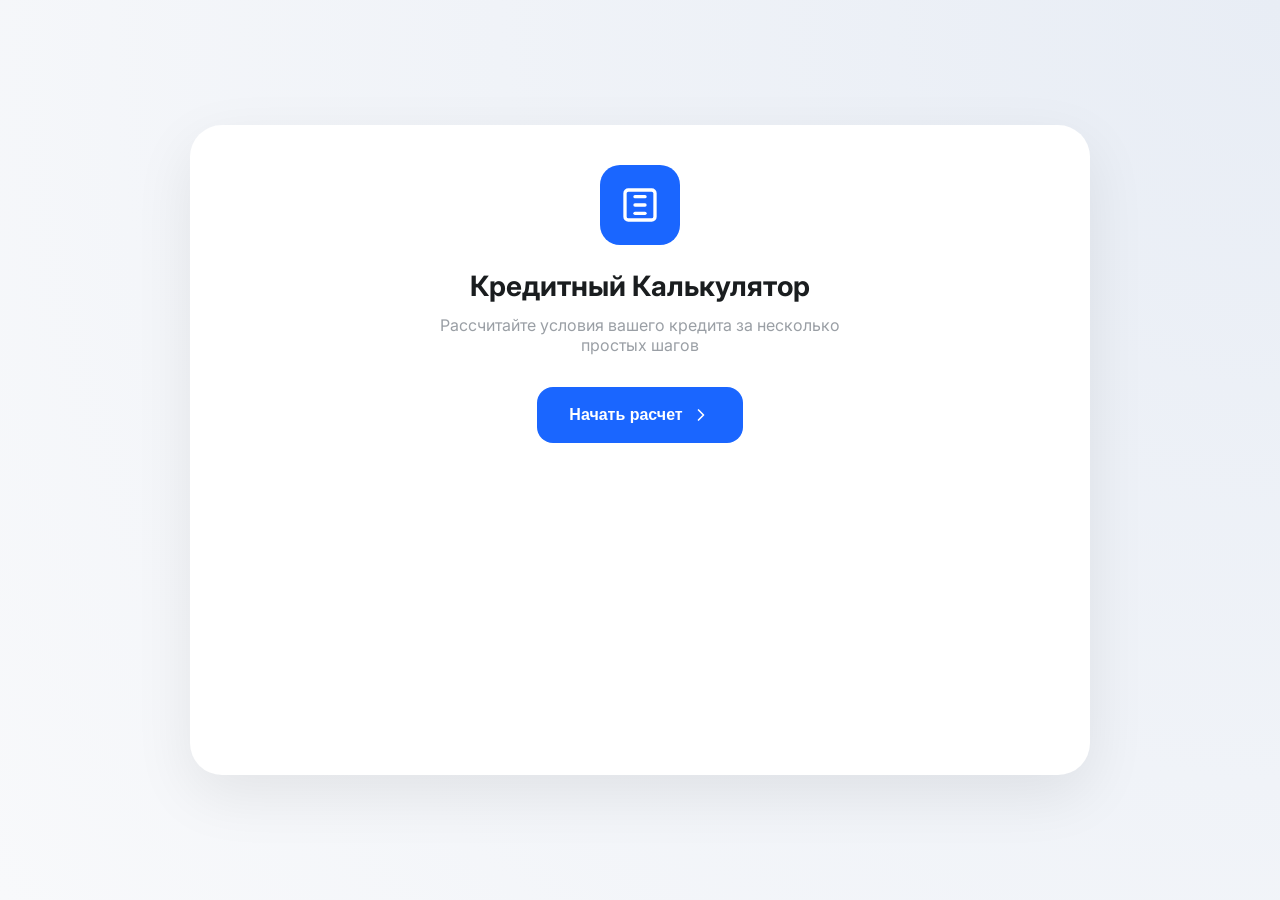
==== index.html @ 9dfa0d04 "Add files via upload" ====
<!DOCTYPE html>
<html lang="ru">
<head>
    <meta charset="UTF-8">
    <meta name="viewport" content="width=device-width, initial-scale=1.0">
    <title>Кредитный Калькулятор</title>
    <style>
        @import url('https://fonts.googleapis.com/css2?family=Inter:wght@400;500;600;700&display=swap');

        :root {
            --accent-blue: #1A66FF;
            --accent-blue-hover: #0052E0;
            --bg-page: #F8F9FB;
            --bg-card: #FFFFFF;
            --text-primary: #1A1D1F;
            --text-secondary: #9A9FA5;
            --light-border: #F4F4F4;
            --chip-bg: #FFFFFF;
            --shadow: 0 4px 20px rgba(0,0,0,0.05);
        }

        * {
            box-sizing: border-box;
            margin: 0;
            padding: 0;
        }

        body {
            font-family: 'Inter', system-ui, -apple-system, sans-serif;
            background: radial-gradient(circle at top right, #E8EDF5 0%, #F8F9FB 100%);
            color: var(--text-primary);
            display: flex;
            justify-content: center;
            align-items: center;
            min-height: 100vh;
            padding: 40px 20px;
        }

        .app-container {
            width: 100%;
            max-width: 900px;
            background: var(--bg-card);
            border-radius: 32px;
            box-shadow: 0 20px 60px rgba(0,0,0,0.08);
            overflow: hidden;
            position: relative;
            min-height: 650px;
            display: flex;
            flex-direction: column;
            transition: all 0.4s cubic-bezier(0.4, 0, 0.2, 1);
        }

        @media (min-width: 900px) {
            .step-content {
                padding: 60px 80px;
            }
            h1 {
                font-size: 32px;
            }
        }

        .step {
            display: none;
            flex-direction: column;
            flex-grow: 1;
        }

        .step.active {
            display: flex;
        }

        .step-content {
            padding: 40px;
            flex-grow: 1;
            display: flex;
            flex-direction: column;
            align-items: center;
            text-align: center;
        }

        .progress-bar-container {
            width: 100%;
            height: 4px;
            background: var(--light-border);
        }

        .progress-fill {
            height: 100%;
            background: var(--accent-blue);
            transition: width 0.3s ease;
            width: 0%;
        }

        .step-header {
            width: 100%;
            display: flex;
            align-items: center;
            margin-bottom: 24px;
            position: relative;
            min-height: 24px;
        }

        .back-btn {
            position: absolute;
            left: 0;
            background: none;
            border: none;
            cursor: pointer;
            color: var(--text-secondary);
            display: flex;
            align-items: center;
            padding: 8px;
            transition: color 0.2s;
        }

        .back-btn:hover {
            color: var(--accent-blue);
        }

        h1 {
            font-size: 28px;
            font-weight: 700;
            margin-bottom: 12px;
        }

        .subtitle {
            color: var(--text-secondary);
            font-size: 16px;
            margin-bottom: 32px;
            max-width: 400px;
        }

        .btn-primary {
            background: var(--accent-blue);
            color: #fff;
            border: none;
            padding: 18px 32px;
            border-radius: 16px;
            font-size: 16px;
            font-weight: 600;
            cursor: pointer;
            transition: all 0.3s ease;
            display: flex;
            align-items: center;
            justify-content: center;
            gap: 8px;
            text-decoration: none;
        }

        .btn-primary:hover {
            background: var(--accent-blue-hover);
            transform: translateY(-2px);
            box-shadow: 0 4px 12px rgba(26, 102, 255, 0.2);
        }

        .btn-wide {
            width: 100%;
            max-width: 400px;
            margin-top: auto;
        }

        .stepper {
            display: flex;
            align-items: center;
            justify-content: space-between;
            background: #fff;
            border: 1px solid var(--light-border);
            border-radius: 20px;
            padding: 10px 20px;
            width: 100%;
            max-width: 500px;
            margin-bottom: 24px;
        }

        .stepper-btn {
            width: 44px;
            height: 44px;
            border-radius: 50%;
            border: 1px solid var(--light-border);
            background: #fff;
            color: var(--text-secondary);
            font-size: 24px;
            cursor: pointer;
            display: flex;
            align-items: center;
            justify-content: center;
            transition: all 0.2s ease;
        }

        .stepper-btn:hover {
            border-color: var(--accent-blue);
            color: var(--accent-blue);
        }

        .stepper-value {
            text-align: center;
        }

        .stepper-value .amount {
            display: block;
            font-size: 24px;
            font-weight: 700;
            color: var(--text-primary);
        }

        .stepper-value .unit {
            display: block;
            font-size: 12px;
            color: var(--text-secondary);
            text-transform: uppercase;
            letter-spacing: 1px;
        }

        .chips-grid {
            display: grid;
            grid-template-columns: repeat(2, 1fr);
            gap: 12px;
            width: 100%;
            max-width: 600px;
            margin-bottom: 40px;
        }

        @media (min-width: 600px) {
            #amount-chips {
                grid-template-columns: repeat(4, 1fr);
            }
            #term-chips {
                grid-template-columns: repeat(6, 1fr);
            }
            .btn-wide {
                max-width: 280px;
            }
            .stepper {
                max-width: 600px;
            }
        }

        .chip {
            padding: 14px;
            border: 1px solid var(--light-border);
            border-radius: 12px;
            background: var(--chip-bg);
            cursor: pointer;
            font-size: 14px;
            font-weight: 500;
            transition: all 0.2s ease;
            text-align: center;
        }

        .chip:hover {
            border-color: var(--accent-blue);
        }

        .chip.active {
            border-color: var(--accent-blue);
            color: var(--accent-blue);
            background: rgba(26, 102, 255, 0.02);
        }

        .footer-nav {
            display: flex;
            justify-content: space-around;
            padding: 16px;
            border-top: 1px solid var(--light-border);
            background: #fff;
            width: 100%;
        }

        .nav-item {
            display: flex;
            flex-direction: column;
            align-items: center;
            gap: 4px;
            color: var(--text-secondary);
            text-decoration: none;
            font-size: 11px;
            font-weight: 500;
            transition: color 0.2s ease;
            cursor: pointer;
            user-select: none;
        }

        .nav-item:hover {
            color: var(--accent-blue);
        }

        .nav-item svg {
            width: 24px;
            height: 24px;
            fill: currentColor;
        }

        .nav-item.active {
            color: var(--accent-blue);
        }

        .welcome-icon {
            width: 80px;
            height: 80px;
            background: var(--accent-blue);
            border-radius: 20px;
            display: flex;
            align-items: center;
            justify-content: center;
            margin-bottom: 24px;
            color: white;
        }

        .welcome-icon svg {
            width: 40px;
            height: 40px;
        }
    </style>
</head>
<body>

    <div class="app-container">
        
        <!-- STEP 1: WELCOME -->
        <div class="step active" id="step-1">
            <div class="step-content">
                <div class="welcome-icon">
                    <svg viewBox="0 0 24 24" fill="none" xmlns="http://www.w3.org/2000/svg">
                        <path d="M19 3H5C3.89543 3 3 3.89543 3 5V19C3 20.1046 3.89543 21 5 21H19C20.1046 21 21 20.1046 21 19V5C21 3.89543 20.1046 3 19 3Z" stroke="currentColor" stroke-width="2" stroke-linecap="round" stroke-linejoin="round"/>
                        <path d="M9 7H15" stroke="currentColor" stroke-width="2" stroke-linecap="round" stroke-linejoin="round"/>
                        <path d="M9 12H15" stroke="currentColor" stroke-width="2" stroke-linecap="round" stroke-linejoin="round"/>
                        <path d="M9 17H15" stroke="currentColor" stroke-width="2" stroke-linecap="round" stroke-linejoin="round"/>
                    </svg>
                </div>
                <h1>Кредитный Калькулятор</h1>
                <p class="subtitle">Рассчитайте условия вашего кредита за несколько простых шагов</p>
                <button class="btn-primary" onclick="goToStep(2)">
                    Начать расчет
                    <svg width="20" height="20" viewBox="0 0 24 24" fill="none" stroke="currentColor" stroke-width="2" stroke-linecap="round" stroke-linejoin="round"><path d="M9 18l6-6-6-6"/></svg>
                </button>
            </div>
        </div>

        <!-- STEP 2: AMOUNT -->
        <div class="step" id="step-2">
            <div class="progress-bar-container">
                <div class="progress-fill" style="width: 33.3%;"></div>
            </div>
            <div class="step-content">
                <div class="step-header">
                    <button class="back-btn" onclick="goToStep(1)">
                        <svg width="24" height="24" viewBox="0 0 24 24" fill="none" stroke="currentColor" stroke-width="2" stroke-linecap="round" stroke-linejoin="round"><path d="M15 18l-6-6 6-6"/></svg>
                    </button>
                </div>
                <h1>Какая сумма вам необходима?</h1>
                <div class="stepper">
                    <button class="stepper-btn" onclick="changeAmount(-100000)">−</button>
                    <div class="stepper-value">
                        <span class="amount" id="amount-display">1 000 000</span>
                        <span class="unit">Рублей</span>
                    </div>
                    <button class="stepper-btn" onclick="changeAmount(100000)">+</button>
                </div>
                <div class="chips-grid" id="amount-chips">
                    <div class="chip" onclick="setAmount(500000)">500 000 ₽</div>
                    <div class="chip active" onclick="setAmount(1000000)">1 000 000 ₽</div>
                    <div class="chip" onclick="setAmount(2500000)">2 500 000 ₽</div>
                    <div class="chip" onclick="setAmount(5000000)">5 000 000 ₽</div>
                </div>
                <button class="btn-primary btn-wide" onclick="goToStep(3)">Продолжить</button>
            </div>
            <nav class="footer-nav">
                <div class="nav-item" onclick="goToStep(1)"><svg viewBox="0 0 24 24"><path d="M10 20v-6h4v6h5v-8h3L12 3 2 12h3v8z"/></svg>Главная</div>
                <div class="nav-item active" onclick="goToStep(2)"><svg viewBox="0 0 24 24"><path d="M19 3H5c-1.1 0-2 .9-2 2v14c0 1.1.9 2 2 2h14c1.1 0 2-.9 2-2V5c0-1.1-.9-2-2-2zm0 16H5V5h14v14zM7 10h2v2H7zm0 4h2v2H7zm4-4h2v2h-2zm0 4h2v2h-2zm4-4h2v2h-2zm0 4h2v2h-2z"/></svg>Расчет</div>
                <div class="nav-item"><svg viewBox="0 0 24 24"><path d="M19 3H5c-1.1 0-2 .9-2 2v14c0 1.1.9 2 2 2h14c1.1 0 2-.9 2-2V5c0-1.1-.9-2-2-2zm-7 14l-5-5 1.41-1.41L12 14.17l4.59-4.58L18 11l-6 6z"/></svg>Результат</div>
                <div class="nav-item"><svg viewBox="0 0 24 24"><path d="M3.5 18.49l6-6.01 4 4L22 6.92l-1.41-1.41-7.09 7.09-4-4L2 15.08l1.5 1.41z"/></svg>График</div>
            </nav>
        </div>

        <!-- STEP 3: TERM -->
        <div class="step" id="step-3">
            <div class="progress-bar-container">
                <div class="progress-fill" style="width: 66.6%;"></div>
            </div>
            <div class="step-content">
                <div class="step-header">
                    <button class="back-btn" onclick="goToStep(2)">
                        <svg width="24" height="24" viewBox="0 0 24 24" fill="none" stroke="currentColor" stroke-width="2" stroke-linecap="round" stroke-linejoin="round"><path d="M15 18l-6-6 6-6"/></svg>
                    </button>
                </div>
                <h1>На какой срок берете кредит?</h1>
                <div class="stepper">
                    <button class="stepper-btn" onclick="changeTerm(-1)">−</button>
                    <div class="stepper-value">
                        <span class="amount" id="term-display">12</span>
                        <span class="unit">Месяцев</span>
                    </div>
                    <button class="stepper-btn" onclick="changeTerm(1)">+</button>
                </div>
                <div class="chips-grid" id="term-chips">
                    <div class="chip active" onclick="setTerm(12)">1 год</div>
                    <div class="chip" onclick="setTerm(24)">2 года</div>
                    <div class="chip" onclick="setTerm(36)">3 года</div>
                    <div class="chip" onclick="setTerm(48)">4 года</div>
                    <div class="chip" onclick="setTerm(60)">5 лет</div>
                    <div class="chip" onclick="setTerm(120)">10 лет</div>
                </div>
                <button class="btn-primary btn-wide" onclick="alert('Расчет завершен!')">Рассчитать</button>
            </div>
            <nav class="footer-nav">
                <div class="nav-item" onclick="goToStep(1)"><svg viewBox="0 0 24 24"><path d="M10 20v-6h4v6h5v-8h3L12 3 2 12h3v8z"/></svg>Главная</div>
                <div class="nav-item active" onclick="goToStep(2)"><svg viewBox="0 0 24 24"><path d="M19 3H5c-1.1 0-2 .9-2 2v14c0 1.1.9 2 2 2h14c1.1 0 2-.9 2-2V5c0-1.1-.9-2-2-2zm0 16H5V5h14v14zM7 10h2v2H7zm0 4h2v2H7zm4-4h2v2h-2zm0 4h2v2h-2zm4-4h2v2h-2zm0 4h2v2h-2z"/></svg>Расчет</div>
                <div class="nav-item"><svg viewBox="0 0 24 24"><path d="M19 3H5c-1.1 0-2 .9-2 2v14c0 1.1.9 2 2 2h14c1.1 0 2-.9 2-2V5c0-1.1-.9-2-2-2zm-7 14l-5-5 1.41-1.41L12 14.17l4.59-4.58L18 11l-6 6z"/></svg>Результат</div>
                <div class="nav-item"><svg viewBox="0 0 24 24"><path d="M3.5 18.49l6-6.01 4 4L22 6.92l-1.41-1.41-7.09 7.09-4-4L2 15.08l1.5 1.41z"/></svg>График</div>
            </nav>
        </div>

    </div>

    <script>
        let currentAmount = 1000000;
        let currentMonths = 12;

        function goToStep(stepNumber) {
            document.querySelectorAll('.step').forEach(step => step.classList.remove('active'));
            document.getElementById(`step-${stepNumber}`).classList.add('active');
        }

        function updateAmountUI() {
            document.getElementById('amount-display').innerText = currentAmount.toLocaleString('ru-RU');
            const chips = document.querySelectorAll('#amount-chips .chip');
            chips.forEach(chip => {
                const val = parseInt(chip.innerText.replace(/\s/g, ''));
                chip.classList.toggle('active', val === currentAmount);
            });
        }

        function changeAmount(delta) {
            if (currentAmount + delta >= 100000) {
                currentAmount += delta;
                updateAmountUI();
            }
        }

        function setAmount(val) {
            currentAmount = val;
            updateAmountUI();
        }

        function updateTermUI() {
            document.getElementById('term-display').innerText = currentMonths;
            const chips = document.querySelectorAll('#term-chips .chip');
            const chipMap = { "1 год": 12, "2 года": 24, "3 года": 36, "4 года": 48, "5 лет": 60, "10 лет": 120 };
            chips.forEach(chip => {
                chip.classList.toggle('active', chipMap[chip.innerText] === currentMonths);
            });
        }

        function changeTerm(delta) {
            if (currentMonths + delta >= 1) {
                currentMonths += delta;
                updateTermUI();
            }
        }

        function setTerm(val) {
            currentMonths = val;
            updateTermUI();
        }

        updateAmountUI();
        updateTermUI();
    </script>
</body>
</html>
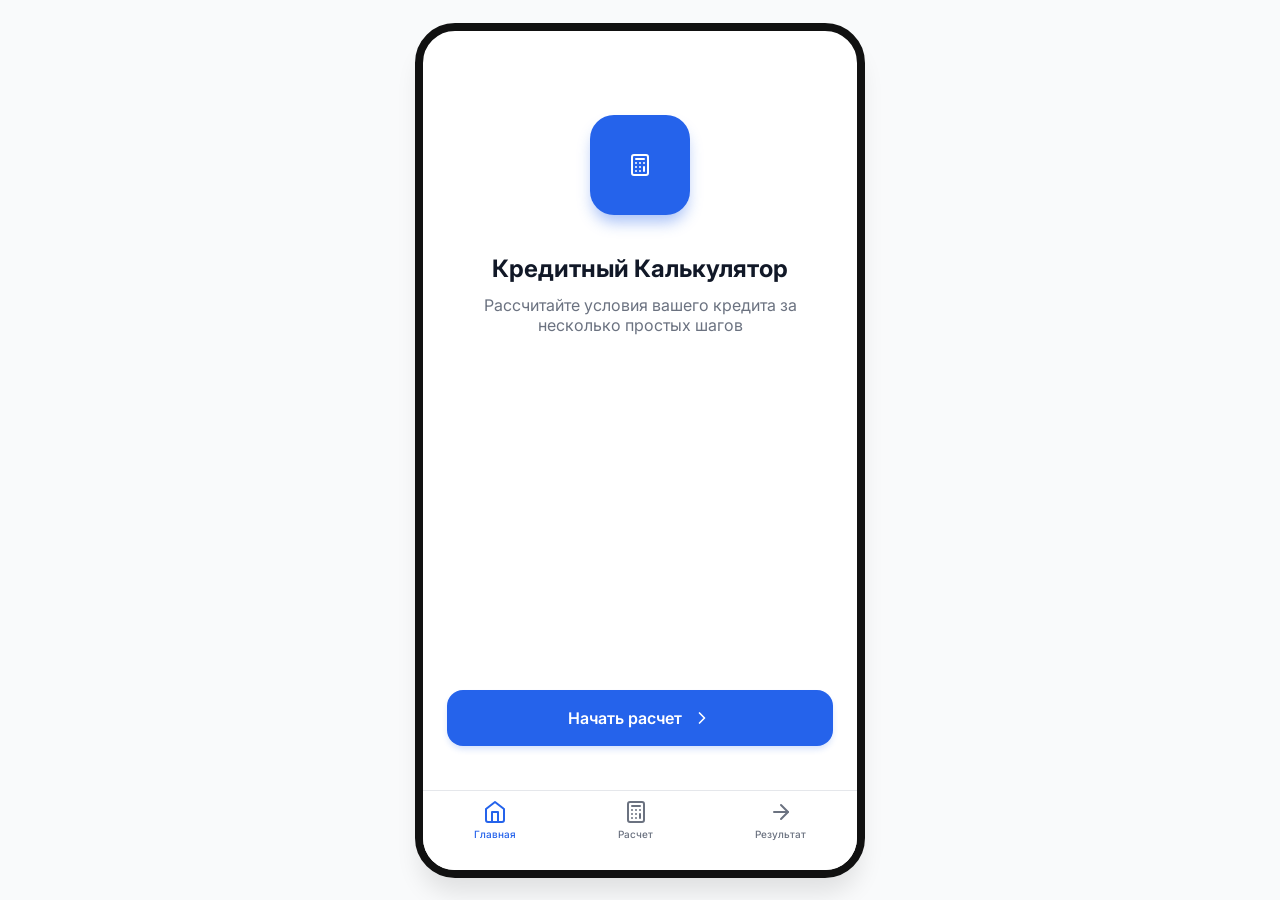
==== commit 60421499: "Add files via upload" ====
--- a/index.html
+++ b/index.html
@@ -4,467 +4,294 @@
     <meta charset="UTF-8">
     <meta name="viewport" content="width=device-width, initial-scale=1.0">
     <title>Кредитный Калькулятор</title>
-    <style>
-        @import url('https://fonts.googleapis.com/css2?family=Inter:wght@400;500;600;700&display=swap');
-
-        :root {
-            --accent-blue: #1A66FF;
-            --accent-blue-hover: #0052E0;
-            --bg-page: #F8F9FB;
-            --bg-card: #FFFFFF;
-            --text-primary: #1A1D1F;
-            --text-secondary: #9A9FA5;
-            --light-border: #F4F4F4;
-            --chip-bg: #FFFFFF;
-            --shadow: 0 4px 20px rgba(0,0,0,0.05);
-        }
-
-        * {
-            box-sizing: border-box;
-            margin: 0;
-            padding: 0;
-        }
-
-        body {
-            font-family: 'Inter', system-ui, -apple-system, sans-serif;
-            background: radial-gradient(circle at top right, #E8EDF5 0%, #F8F9FB 100%);
-            color: var(--text-primary);
-            display: flex;
-            justify-content: center;
-            align-items: center;
-            min-height: 100vh;
-            padding: 40px 20px;
-        }
-
-        .app-container {
-            width: 100%;
-            max-width: 900px;
-            background: var(--bg-card);
-            border-radius: 32px;
-            box-shadow: 0 20px 60px rgba(0,0,0,0.08);
-            overflow: hidden;
-            position: relative;
-            min-height: 650px;
-            display: flex;
-            flex-direction: column;
-            transition: all 0.4s cubic-bezier(0.4, 0, 0.2, 1);
-        }
-
-        @media (min-width: 900px) {
-            .step-content {
-                padding: 60px 80px;
-            }
-            h1 {
-                font-size: 32px;
-            }
-        }
-
-        .step {
-            display: none;
-            flex-direction: column;
-            flex-grow: 1;
-        }
-
-        .step.active {
-            display: flex;
-        }
-
-        .step-content {
-            padding: 40px;
-            flex-grow: 1;
-            display: flex;
-            flex-direction: column;
-            align-items: center;
-            text-align: center;
-        }
-
-        .progress-bar-container {
-            width: 100%;
-            height: 4px;
-            background: var(--light-border);
-        }
-
-        .progress-fill {
-            height: 100%;
-            background: var(--accent-blue);
-            transition: width 0.3s ease;
-            width: 0%;
-        }
-
-        .step-header {
-            width: 100%;
-            display: flex;
-            align-items: center;
-            margin-bottom: 24px;
-            position: relative;
-            min-height: 24px;
-        }
-
-        .back-btn {
-            position: absolute;
-            left: 0;
-            background: none;
-            border: none;
-            cursor: pointer;
-            color: var(--text-secondary);
-            display: flex;
-            align-items: center;
-            padding: 8px;
-            transition: color 0.2s;
-        }
-
-        .back-btn:hover {
-            color: var(--accent-blue);
-        }
-
-        h1 {
-            font-size: 28px;
-            font-weight: 700;
-            margin-bottom: 12px;
-        }
-
-        .subtitle {
-            color: var(--text-secondary);
-            font-size: 16px;
-            margin-bottom: 32px;
-            max-width: 400px;
-        }
-
-        .btn-primary {
-            background: var(--accent-blue);
-            color: #fff;
-            border: none;
-            padding: 18px 32px;
-            border-radius: 16px;
-            font-size: 16px;
-            font-weight: 600;
-            cursor: pointer;
-            transition: all 0.3s ease;
-            display: flex;
-            align-items: center;
-            justify-content: center;
-            gap: 8px;
-            text-decoration: none;
-        }
-
-        .btn-primary:hover {
-            background: var(--accent-blue-hover);
-            transform: translateY(-2px);
-            box-shadow: 0 4px 12px rgba(26, 102, 255, 0.2);
-        }
-
-        .btn-wide {
-            width: 100%;
-            max-width: 400px;
-            margin-top: auto;
-        }
-
-        .stepper {
-            display: flex;
-            align-items: center;
-            justify-content: space-between;
-            background: #fff;
-            border: 1px solid var(--light-border);
-            border-radius: 20px;
-            padding: 10px 20px;
-            width: 100%;
-            max-width: 500px;
-            margin-bottom: 24px;
-        }
-
-        .stepper-btn {
-            width: 44px;
-            height: 44px;
-            border-radius: 50%;
-            border: 1px solid var(--light-border);
-            background: #fff;
-            color: var(--text-secondary);
-            font-size: 24px;
-            cursor: pointer;
-            display: flex;
-            align-items: center;
-            justify-content: center;
-            transition: all 0.2s ease;
-        }
-
-        .stepper-btn:hover {
-            border-color: var(--accent-blue);
-            color: var(--accent-blue);
-        }
-
-        .stepper-value {
-            text-align: center;
-        }
-
-        .stepper-value .amount {
-            display: block;
-            font-size: 24px;
-            font-weight: 700;
-            color: var(--text-primary);
-        }
-
-        .stepper-value .unit {
-            display: block;
-            font-size: 12px;
-            color: var(--text-secondary);
-            text-transform: uppercase;
-            letter-spacing: 1px;
-        }
-
-        .chips-grid {
-            display: grid;
-            grid-template-columns: repeat(2, 1fr);
-            gap: 12px;
-            width: 100%;
-            max-width: 600px;
-            margin-bottom: 40px;
-        }
-
-        @media (min-width: 600px) {
-            #amount-chips {
-                grid-template-columns: repeat(4, 1fr);
-            }
-            #term-chips {
-                grid-template-columns: repeat(6, 1fr);
-            }
-            .btn-wide {
-                max-width: 280px;
-            }
-            .stepper {
-                max-width: 600px;
-            }
-        }
-
-        .chip {
-            padding: 14px;
-            border: 1px solid var(--light-border);
-            border-radius: 12px;
-            background: var(--chip-bg);
-            cursor: pointer;
-            font-size: 14px;
-            font-weight: 500;
-            transition: all 0.2s ease;
-            text-align: center;
-        }
-
-        .chip:hover {
-            border-color: var(--accent-blue);
-        }
-
-        .chip.active {
-            border-color: var(--accent-blue);
-            color: var(--accent-blue);
-            background: rgba(26, 102, 255, 0.02);
-        }
-
-        .footer-nav {
-            display: flex;
-            justify-content: space-around;
-            padding: 16px;
-            border-top: 1px solid var(--light-border);
-            background: #fff;
-            width: 100%;
-        }
-
-        .nav-item {
-            display: flex;
-            flex-direction: column;
-            align-items: center;
-            gap: 4px;
-            color: var(--text-secondary);
-            text-decoration: none;
-            font-size: 11px;
-            font-weight: 500;
-            transition: color 0.2s ease;
-            cursor: pointer;
-            user-select: none;
-        }
-
-        .nav-item:hover {
-            color: var(--accent-blue);
-        }
-
-        .nav-item svg {
-            width: 24px;
-            height: 24px;
-            fill: currentColor;
-        }
-
-        .nav-item.active {
-            color: var(--accent-blue);
-        }
-
-        .welcome-icon {
-            width: 80px;
-            height: 80px;
-            background: var(--accent-blue);
-            border-radius: 20px;
-            display: flex;
-            align-items: center;
-            justify-content: center;
-            margin-bottom: 24px;
-            color: white;
-        }
-
-        .welcome-icon svg {
-            width: 40px;
-            height: 40px;
-        }
-    </style>
+    <link rel="preconnect" href="https://fonts.googleapis.com">
+    <link rel="preconnect" href="https://fonts.gstatic.com" crossorigin>
+    <link href="https://fonts.googleapis.com/css2?family=Inter:wght@400;500;600;700&display=swap" rel="stylesheet">
+    <link rel="stylesheet" href="style.css">
 </head>
 <body>
 
+    <!-- State management inputs -->
+    <input type="radio" name="app-step" id="step-1-trigger" checked>
+    <input type="radio" name="app-step" id="step-2-trigger">
+    <input type="radio" name="app-step" id="step-3-trigger">
+    <input type="radio" name="app-step" id="step-4-trigger">
+
     <div class="app-container">
         
-        <!-- STEP 1: WELCOME -->
-        <div class="step active" id="step-1">
-            <div class="step-content">
-                <div class="welcome-icon">
-                    <svg viewBox="0 0 24 24" fill="none" xmlns="http://www.w3.org/2000/svg">
-                        <path d="M19 3H5C3.89543 3 3 3.89543 3 5V19C3 20.1046 3.89543 21 5 21H19C20.1046 21 21 20.1046 21 19V5C21 3.89543 20.1046 3 19 3Z" stroke="currentColor" stroke-width="2" stroke-linecap="round" stroke-linejoin="round"/>
-                        <path d="M9 7H15" stroke="currentColor" stroke-width="2" stroke-linecap="round" stroke-linejoin="round"/>
-                        <path d="M9 12H15" stroke="currentColor" stroke-width="2" stroke-linecap="round" stroke-linejoin="round"/>
-                        <path d="M9 17H15" stroke="currentColor" stroke-width="2" stroke-linecap="round" stroke-linejoin="round"/>
-                    </svg>
-                </div>
-                <h1>Кредитный Калькулятор</h1>
+        <!-- Screen 1: Intro -->
+        <section class="screen screen--intro">
+            <div style="flex: 1; display: flex; flex-direction: column; justify-content: center; align-items: center; text-align: center;">
+                <div class="main-icon-wrapper">
+                    <div class="main-icon">
+                        <svg class="nav-icon" viewBox="0 0 24 24" fill="none" stroke="currentColor" stroke-width="2" stroke-linecap="round" stroke-linejoin="round">
+                            <rect width="16" height="20" x="4" y="2" rx="2"/><line x1="8" x2="16" y1="6" y2="6"/><line x1="16" x2="16" y1="14" y2="18"/><path d="M16 10h.01"/><path d="M12 10h.01"/><path d="M8 10h.01"/><path d="M12 14h.01"/><path d="M8 14h.01"/><path d="M12 18h.01"/><path d="M8 18h.01"/>
+                        </svg>
+                    </div>
+                </div>
+                <h1 class="title">Кредитный Калькулятор</h1>
                 <p class="subtitle">Рассчитайте условия вашего кредита за несколько простых шагов</p>
-                <button class="btn-primary" onclick="goToStep(2)">
-                    Начать расчет
-                    <svg width="20" height="20" viewBox="0 0 24 24" fill="none" stroke="currentColor" stroke-width="2" stroke-linecap="round" stroke-linejoin="round"><path d="M9 18l6-6-6-6"/></svg>
-                </button>
-            </div>
-        </div>
-
-        <!-- STEP 2: AMOUNT -->
-        <div class="step" id="step-2">
-            <div class="progress-bar-container">
-                <div class="progress-fill" style="width: 33.3%;"></div>
-            </div>
-            <div class="step-content">
-                <div class="step-header">
-                    <button class="back-btn" onclick="goToStep(1)">
-                        <svg width="24" height="24" viewBox="0 0 24 24" fill="none" stroke="currentColor" stroke-width="2" stroke-linecap="round" stroke-linejoin="round"><path d="M15 18l-6-6 6-6"/></svg>
-                    </button>
-                </div>
-                <h1>Какая сумма вам необходима?</h1>
-                <div class="stepper">
-                    <button class="stepper-btn" onclick="changeAmount(-100000)">−</button>
-                    <div class="stepper-value">
-                        <span class="amount" id="amount-display">1 000 000</span>
-                        <span class="unit">Рублей</span>
+                
+                <div class="btn-spacer" style="width: 100%;">
+                    <label for="step-2-trigger" class="btn btn--primary">
+                        Начать расчет
+                        <svg width="20" height="20" viewBox="0 0 24 24" fill="none" stroke="currentColor" stroke-width="2" stroke-linecap="round" stroke-linejoin="round"><path d="m9 18 6-6-6-6"/></svg>
+                    </label>
+                </div>
+            </div>
+        </section>
+
+        <!-- Screen 2: Amount -->
+        <section class="screen screen--amount">
+            <header class="app-header">
+                <label for="step-1-trigger" class="back-btn">
+                    <svg width="24" height="24" viewBox="0 0 24 24" fill="none" stroke="currentColor" stroke-width="2" stroke-linecap="round" stroke-linejoin="round"><path d="m15 18-6-6 6-6"/></svg>
+                </label>
+                <div class="progress-bar">
+                    <div class="progress-bar__segment"></div>
+                    <div class="progress-bar__segment"></div>
+                    <div class="progress-bar__segment"></div>
+                </div>
+            </header>
+
+            <h2 class="title" style="margin-top: 20px;">Какая сумма вам необходима?</h2>
+            
+            <div class="input-group">
+                <div id="amount-minus" class="input-control">−</div>
+                <div class="input-value-wrapper">
+                    <span id="amount-display" class="input-value">1 000 000</span>
+                    <span class="input-label">рублей</span>
+                </div>
+                <div id="amount-plus" class="input-control">+</div>
+            </div>
+
+            <div class="presets">
+                <div class="preset-btn">500 000 ₽</div>
+                <div class="preset-btn preset-btn--active">1 000 000 ₽</div>
+                <div class="preset-btn">3 000 000 ₽</div>
+                <div class="preset-btn">5 000 000 ₽</div>
+            </div>
+
+            <div class="btn-spacer">
+                <label for="step-3-trigger" class="btn btn--primary">Продолжить</label>
+            </div>
+        </section>
+
+        <!-- Screen 3: Term -->
+        <section class="screen screen--term">
+            <header class="app-header">
+                <label for="step-2-trigger" class="back-btn">
+                    <svg width="24" height="24" viewBox="0 0 24 24" fill="none" stroke="currentColor" stroke-width="2" stroke-linecap="round" stroke-linejoin="round"><path d="m15 18-6-6 6-6"/></svg>
+                </label>
+                <div class="progress-bar">
+                    <div class="progress-bar__segment"></div>
+                    <div class="progress-bar__segment"></div>
+                    <div class="progress-bar__segment"></div>
+                </div>
+            </header>
+
+            <h2 class="title" style="margin-top: 20px;">На какой срок берете кредит?</h2>
+            
+            <div class="input-group">
+                <div id="term-minus" class="input-control">−</div>
+                <div class="input-value-wrapper">
+                    <span id="term-display" class="input-value">12</span>
+                    <span class="input-label">месяцев</span>
+                </div>
+                <div id="term-plus" class="input-control">+</div>
+            </div>
+
+            <div class="presets presets-term" style="grid-template-columns: repeat(3, 1fr);">
+                <div class="preset-btn preset-btn--active" data-months="12">1 год</div>
+                <div class="preset-btn" data-months="24">2 года</div>
+                <div class="preset-btn" data-months="36">3 года</div>
+                <div class="preset-btn" data-months="60">5 лет</div>
+                <div class="preset-btn" data-months="120">10 лет</div>
+                <div class="preset-btn" data-months="360">30 лет</div>
+            </div>
+
+            <div class="btn-spacer">
+                <label for="step-4-trigger" class="btn btn--primary">Продолжить</label>
+            </div>
+        </section>
+
+        <!-- Screen 4: Result -->
+        <section class="screen screen--result" style="overflow-y: auto;">
+            <header class="app-header">
+                <label for="step-3-trigger" class="back-btn">
+                    <svg width="24" height="24" viewBox="0 0 24 24" fill="none" stroke="currentColor" stroke-width="2" stroke-linecap="round" stroke-linejoin="round"><path d="m15 18-6-6 6-6"/></svg>
+                </label>
+                <div class="progress-bar">
+                    <div class="progress-bar__segment"></div>
+                    <div class="progress-bar__segment"></div>
+                    <div class="progress-bar__segment"></div>
+                </div>
+            </header>
+
+            <h2 class="title" style="margin-top: 20px; margin-bottom: 4px;">Результаты расчета</h2>
+            <p class="subtitle" style="margin-bottom: 24px;">На основе выбранных параметров</p>
+
+            <article class="result-card result-card--main">
+                <p class="result-label">Ежемесячный платеж</p>
+                <p class="result-value">90 258 ₽</p>
+            </article>
+
+            <div class="results-grid">
+                <div class="mini-card">
+                    <p class="result-label">Сумма кредита</p>
+                    <p class="result-value">1 000 000 ₽</p>
+                </div>
+                <div class="mini-card">
+                    <p class="result-label">Срок кредита</p>
+                    <p class="result-value">12 мес.</p>
+                </div>
+            </div>
+
+            <article class="summary-card">
+                <div class="summary-header">
+                    <div>
+                        <p class="summary-label">Общая выплата</p>
+                        <p class="summary-value">1 083 100 ₽</p>
                     </div>
-                    <button class="stepper-btn" onclick="changeAmount(100000)">+</button>
-                </div>
-                <div class="chips-grid" id="amount-chips">
-                    <div class="chip" onclick="setAmount(500000)">500 000 ₽</div>
-                    <div class="chip active" onclick="setAmount(1000000)">1 000 000 ₽</div>
-                    <div class="chip" onclick="setAmount(2500000)">2 500 000 ₽</div>
-                    <div class="chip" onclick="setAmount(5000000)">5 000 000 ₽</div>
-                </div>
-                <button class="btn-primary btn-wide" onclick="goToStep(3)">Продолжить</button>
-            </div>
-            <nav class="footer-nav">
-                <div class="nav-item" onclick="goToStep(1)"><svg viewBox="0 0 24 24"><path d="M10 20v-6h4v6h5v-8h3L12 3 2 12h3v8z"/></svg>Главная</div>
-                <div class="nav-item active" onclick="goToStep(2)"><svg viewBox="0 0 24 24"><path d="M19 3H5c-1.1 0-2 .9-2 2v14c0 1.1.9 2 2 2h14c1.1 0 2-.9 2-2V5c0-1.1-.9-2-2-2zm0 16H5V5h14v14zM7 10h2v2H7zm0 4h2v2H7zm4-4h2v2h-2zm0 4h2v2h-2zm4-4h2v2h-2zm0 4h2v2h-2z"/></svg>Расчет</div>
-                <div class="nav-item"><svg viewBox="0 0 24 24"><path d="M19 3H5c-1.1 0-2 .9-2 2v14c0 1.1.9 2 2 2h14c1.1 0 2-.9 2-2V5c0-1.1-.9-2-2-2zm-7 14l-5-5 1.41-1.41L12 14.17l4.59-4.58L18 11l-6 6z"/></svg>Результат</div>
-                <div class="nav-item"><svg viewBox="0 0 24 24"><path d="M3.5 18.49l6-6.01 4 4L22 6.92l-1.41-1.41-7.09 7.09-4-4L2 15.08l1.5 1.41z"/></svg>График</div>
-            </nav>
-        </div>
-
-        <!-- STEP 3: TERM -->
-        <div class="step" id="step-3">
-            <div class="progress-bar-container">
-                <div class="progress-fill" style="width: 66.6%;"></div>
-            </div>
-            <div class="step-content">
-                <div class="step-header">
-                    <button class="back-btn" onclick="goToStep(2)">
-                        <svg width="24" height="24" viewBox="0 0 24 24" fill="none" stroke="currentColor" stroke-width="2" stroke-linecap="round" stroke-linejoin="round"><path d="M15 18l-6-6 6-6"/></svg>
-                    </button>
-                </div>
-                <h1>На какой срок берете кредит?</h1>
-                <div class="stepper">
-                    <button class="stepper-btn" onclick="changeTerm(-1)">−</button>
-                    <div class="stepper-value">
-                        <span class="amount" id="term-display">12</span>
-                        <span class="unit">Месяцев</span>
-                    </div>
-                    <button class="stepper-btn" onclick="changeTerm(1)">+</button>
-                </div>
-                <div class="chips-grid" id="term-chips">
-                    <div class="chip active" onclick="setTerm(12)">1 год</div>
-                    <div class="chip" onclick="setTerm(24)">2 года</div>
-                    <div class="chip" onclick="setTerm(36)">3 года</div>
-                    <div class="chip" onclick="setTerm(48)">4 года</div>
-                    <div class="chip" onclick="setTerm(60)">5 лет</div>
-                    <div class="chip" onclick="setTerm(120)">10 лет</div>
-                </div>
-                <button class="btn-primary btn-wide" onclick="alert('Расчет завершен!')">Рассчитать</button>
-            </div>
-            <nav class="footer-nav">
-                <div class="nav-item" onclick="goToStep(1)"><svg viewBox="0 0 24 24"><path d="M10 20v-6h4v6h5v-8h3L12 3 2 12h3v8z"/></svg>Главная</div>
-                <div class="nav-item active" onclick="goToStep(2)"><svg viewBox="0 0 24 24"><path d="M19 3H5c-1.1 0-2 .9-2 2v14c0 1.1.9 2 2 2h14c1.1 0 2-.9 2-2V5c0-1.1-.9-2-2-2zm0 16H5V5h14v14zM7 10h2v2H7zm0 4h2v2H7zm4-4h2v2h-2zm0 4h2v2h-2zm4-4h2v2h-2zm0 4h2v2h-2z"/></svg>Расчет</div>
-                <div class="nav-item"><svg viewBox="0 0 24 24"><path d="M19 3H5c-1.1 0-2 .9-2 2v14c0 1.1.9 2 2 2h14c1.1 0 2-.9 2-2V5c0-1.1-.9-2-2-2zm-7 14l-5-5 1.41-1.41L12 14.17l4.59-4.58L18 11l-6 6z"/></svg>Результат</div>
-                <div class="nav-item"><svg viewBox="0 0 24 24"><path d="M3.5 18.49l6-6.01 4 4L22 6.92l-1.41-1.41-7.09 7.09-4-4L2 15.08l1.5 1.41z"/></svg>График</div>
-            </nav>
-        </div>
-
+                    <svg width="18" height="18" viewBox="0 0 24 24" fill="none" stroke="currentColor" stroke-width="2" stroke-linecap="round" stroke-linejoin="round"><circle cx="12" cy="12" r="10"/><path d="M12 16v-4"/><path d="M12 8h.01"/></svg>
+                </div>
+                <div class="chart-bar">
+                    <div class="chart-fill"></div>
+                </div>
+                <div class="chart-legend">
+                    <span>Тело кредита</span>
+                    <span>Переплата: 83 100 ₽</span>
+                </div>
+            </article>
+
+            <div class="btn-spacer">
+                <label for="step-1-trigger" class="btn btn--secondary">Сбросить расчет</label>
+            </div>
+        </section>
+
+        <!-- Bottom Navigation -->
+        <nav class="app-footer">
+            <label for="step-1-trigger" class="nav-item nav-item--home">
+                <svg class="nav-icon" viewBox="0 0 24 24" fill="none" stroke="currentColor" stroke-width="2" stroke-linecap="round" stroke-linejoin="round"><path d="m3 9 9-7 9 7v11a2 2 0 0 1-2 2H5a2 2 0 0 1-2-2z"/><polyline points="9 22 9 12 15 12 15 22"/></svg>
+                <span>Главная</span>
+            </label>
+            <label for="step-2-trigger" class="nav-item nav-item--calc">
+                <svg class="nav-icon" viewBox="0 0 24 24" fill="none" stroke="currentColor" stroke-width="2" stroke-linecap="round" stroke-linejoin="round"><rect width="16" height="20" x="4" y="2" rx="2"/><line x1="8" x2="16" y1="6" y2="6"/><line x1="16" x2="16" y1="14" y2="18"/><path d="M16 10h.01"/><path d="M12 10h.01"/><path d="M8 10h.01"/><path d="M12 14h.01"/><path d="M8 14h.01"/><path d="M12 18h.01"/><path d="M8 18h.01"/></svg>
+                <span>Расчет</span>
+            </label>
+            <label for="step-4-trigger" class="nav-item nav-item--result">
+                <svg class="nav-icon" viewBox="0 0 24 24" fill="none" stroke="currentColor" stroke-width="2" stroke-linecap="round" stroke-linejoin="round"><path d="M5 12h14"/><path d="m12 5 7 7-7 7"/></svg>
+                <span>Результат</span>
+            </label>
+        </nav>
     </div>
 
     <script>
-        let currentAmount = 1000000;
-        let currentMonths = 12;
-
-        function goToStep(stepNumber) {
-            document.querySelectorAll('.step').forEach(step => step.classList.remove('active'));
-            document.getElementById(`step-${stepNumber}`).classList.add('active');
+        // State management
+        let state = {
+            amount: 1000000,
+            term: 12,
+            rate: 0.12 // 12%
+        };
+
+        // DOM Elements
+        const amountDisplay = document.getElementById('amount-display');
+        const amountMinus = document.getElementById('amount-minus');
+        const amountPlus = document.getElementById('amount-plus');
+        
+        const termDisplay = document.getElementById('term-display');
+        const termMinus = document.getElementById('term-minus');
+        const termPlus = document.getElementById('term-plus');
+
+        const resultAmount = document.querySelector('.screen--result .mini-card:nth-child(1) .result-value');
+        const resultTerm = document.querySelector('.screen--result .mini-card:nth-child(2) .result-value');
+        const resultMonthly = document.querySelector('.screen--result .result-card--main .result-value');
+        const resultTotal = document.querySelector('.screen--result .summary-value');
+        const resultOverpayment = document.querySelector('.screen--result .chart-legend span:last-child');
+
+        // Formatting helpers
+        function formatCurrency(value) {
+            return value.toString().replace(/\B(?=(\d{3})+(?!\d))/g, " ") + " ₽";
         }
 
-        function updateAmountUI() {
-            document.getElementById('amount-display').innerText = currentAmount.toLocaleString('ru-RU');
-            const chips = document.querySelectorAll('#amount-chips .chip');
-            chips.forEach(chip => {
-                const val = parseInt(chip.innerText.replace(/\s/g, ''));
-                chip.classList.toggle('active', val === currentAmount);
+        function updateUI() {
+            // Update display values
+            amountDisplay.textContent = state.amount.toLocaleString('ru-RU');
+            termDisplay.textContent = state.term;
+            
+            // Calculate Monthly Payment (Annuity)
+            const i = state.rate / 12;
+            const n = state.term;
+            const monthly = (state.amount * i) / (1 - Math.pow(1 + i, -n));
+            const total = monthly * n;
+            const overpayment = total - state.amount;
+
+            // Update Result Screen
+            resultAmount.textContent = formatCurrency(state.amount);
+            resultTerm.textContent = state.term + " мес.";
+            resultMonthly.textContent = formatCurrency(Math.round(monthly));
+            resultTotal.textContent = formatCurrency(Math.round(total));
+            resultOverpayment.textContent = "Переплата: " + formatCurrency(Math.round(overpayment));
+        }
+
+        // Amount Listeners
+        amountMinus.addEventListener('click', () => {
+            if (state.amount > 100000) {
+                state.amount -= 10000;
+                updateUI();
+            }
+        });
+
+        amountPlus.addEventListener('click', () => {
+            if (state.amount < 10000000) {
+                state.amount += 10000;
+                updateUI();
+            }
+        });
+
+        // Term Listeners (step by 1 month)
+        termMinus.addEventListener('click', () => {
+            if (state.term > 1) {
+                state.term -= 1;
+                updateUI();
+            }
+        });
+
+        termPlus.addEventListener('click', () => {
+            if (state.term < 360) {
+                state.term += 1;
+                updateUI();
+            }
+        });
+
+        // Amount Presets
+        document.querySelectorAll('.screen--amount .preset-btn').forEach(btn => {
+            btn.addEventListener('click', () => {
+                const val = parseInt(btn.textContent.replace(/\s/g, ''));
+                if (!isNaN(val)) {
+                    state.amount = val;
+                    document.querySelectorAll('.screen--amount .preset-btn').forEach(b => b.classList.remove('preset-btn--active'));
+                    btn.classList.add('preset-btn--active');
+                    updateUI();
+                }
             });
-        }
-
-        function changeAmount(delta) {
-            if (currentAmount + delta >= 100000) {
-                currentAmount += delta;
-                updateAmountUI();
-            }
-        }
-
-        function setAmount(val) {
-            currentAmount = val;
-            updateAmountUI();
-        }
-
-        function updateTermUI() {
-            document.getElementById('term-display').innerText = currentMonths;
-            const chips = document.querySelectorAll('#term-chips .chip');
-            const chipMap = { "1 год": 12, "2 года": 24, "3 года": 36, "4 года": 48, "5 лет": 60, "10 лет": 120 };
-            chips.forEach(chip => {
-                chip.classList.toggle('active', chipMap[chip.innerText] === currentMonths);
+        });
+
+        // Term Presets
+        document.querySelectorAll('.presets-term .preset-btn').forEach(btn => {
+            btn.addEventListener('click', () => {
+                const months = parseInt(btn.dataset.months);
+                if (!isNaN(months)) {
+                    state.term = months;
+                    document.querySelectorAll('.presets-term .preset-btn').forEach(b => b.classList.remove('preset-btn--active'));
+                    btn.classList.add('preset-btn--active');
+                    updateUI();
+                }
             });
-        }
-
-        function changeTerm(delta) {
-            if (currentMonths + delta >= 1) {
-                currentMonths += delta;
-                updateTermUI();
-            }
-        }
-
-        function setTerm(val) {
-            currentMonths = val;
-            updateTermUI();
-        }
-
-        updateAmountUI();
-        updateTermUI();
+        });
+
+        // Initialize UI
+        updateUI();
     </script>
 </body>
 </html>
--- a/style.css
+++ b/style.css
@@ -0,0 +1,411 @@
+:root {
+    --primary-color: #2563eb;
+    --primary-hover: #1d4ed8;
+    --bg-color: #ffffff;
+    --secondary-bg: #f3f4f6;
+    --text-main: #111827;
+    --text-muted: #6b7280;
+    --border-color: #e5e7eb;
+    --card-shadow: 0 4px 6px -1px rgb(0 0 0 / 0.1), 0 2px 4px -2px rgb(0 0 0 / 0.1);
+    --radius-lg: 24px;
+    --radius-md: 16px;
+    --radius-sm: 12px;
+    --transition: all 0.3s ease;
+}
+
+* {
+    margin: 0;
+    padding: 0;
+    box-sizing: border-box;
+    font-family: 'Inter', sans-serif;
+    -webkit-tap-highlight-color: transparent;
+}
+
+body {
+    background-color: #f9fafb;
+    color: var(--text-main);
+    display: flex;
+    justify-content: center;
+    align-items: center;
+    min-height: 100vh;
+}
+
+/* Logic for switching steps without JS */
+#step-1-trigger, #step-2-trigger, #step-3-trigger, #step-4-trigger {
+    display: none;
+}
+
+/* Prevent text selection on buttons */
+.input-control, .btn, .preset-btn {
+    user-select: none;
+}
+
+.app-container {
+    width: 100%;
+    max-width: 450px;
+    height: 900px;
+    max-height: 95vh;
+    background: var(--bg-color);
+    position: relative;
+    overflow: hidden;
+    display: flex;
+    flex-direction: column;
+    box-shadow: 0 20px 25px -5px rgb(0 0 0 / 0.1);
+    border-radius: 40px;
+    border: 8px solid #111;
+}
+
+@media (max-width: 480px) {
+    .app-container {
+        height: 100vh;
+        max-height: 100vh;
+        border: none;
+        border-radius: 0;
+    }
+}
+
+/* Screens visibility logic */
+.screen {
+    display: none;
+    flex: 1;
+    flex-direction: column;
+    padding: 24px;
+    animation: fadeIn 0.4s ease-out;
+}
+
+@keyframes fadeIn {
+    from { opacity: 0; transform: translateY(10px); }
+    to { opacity: 1; transform: translateY(0); }
+}
+
+#step-1-trigger:checked ~ .app-container .screen--intro,
+#step-2-trigger:checked ~ .app-container .screen--amount,
+#step-3-trigger:checked ~ .app-container .screen--term,
+#step-4-trigger:checked ~ .app-container .screen--result {
+    display: flex;
+}
+
+/* Header / Progress Bar */
+.app-header {
+    padding: 20px 24px 10px;
+    display: flex;
+    align-items: center;
+    gap: 16px;
+}
+
+.back-btn {
+    background: none;
+    border: none;
+    cursor: pointer;
+    color: var(--text-muted);
+    display: flex;
+    align-items: center;
+    justify-content: center;
+    padding: 8px;
+    margin-left: -8px;
+}
+
+.progress-bar {
+    flex: 1;
+    height: 4px;
+    background: var(--secondary-bg);
+    border-radius: 2px;
+    display: flex;
+    gap: 4px;
+}
+
+.progress-bar__segment {
+    flex: 1;
+    height: 100%;
+    background: var(--secondary-bg);
+    border-radius: 2px;
+    transition: var(--transition);
+}
+
+#step-2-trigger:checked ~ .app-container .progress-bar__segment:nth-child(1),
+#step-3-trigger:checked ~ .app-container .progress-bar__segment:nth-child(1),
+#step-3-trigger:checked ~ .app-container .progress-bar__segment:nth-child(2),
+#step-4-trigger:checked ~ .app-container .progress-bar__segment:nth-child(1),
+#step-4-trigger:checked ~ .app-container .progress-bar__segment:nth-child(2),
+#step-4-trigger:checked ~ .app-container .progress-bar__segment:nth-child(3) {
+    background: var(--primary-color);
+}
+
+/* Typography */
+.title {
+    font-size: 24px;
+    font-weight: 700;
+    margin-bottom: 12px;
+    line-height: 1.2;
+}
+
+.subtitle {
+    font-size: 16px;
+    color: var(--text-muted);
+    margin-bottom: 32px;
+}
+
+/* Components */
+.main-icon-wrapper {
+    display: flex;
+    justify-content: center;
+    align-items: center;
+    margin: 60px 0 40px;
+}
+
+.main-icon {
+    width: 100px;
+    height: 100px;
+    background: var(--primary-color);
+    border-radius: 24px;
+    display: flex;
+    justify-content: center;
+    align-items: center;
+    color: white;
+    box-shadow: 0 10px 15px -3px rgba(37, 99, 235, 0.4);
+}
+
+.input-group {
+    background: var(--secondary-bg);
+    border-radius: var(--radius-md);
+    padding: 24px;
+    display: flex;
+    align-items: center;
+    justify-content: space-between;
+    margin-bottom: 24px;
+}
+
+.input-control {
+    background: white;
+    border-radius: 12px;
+    width: 44px;
+    height: 44px;
+    display: flex;
+    align-items: center;
+    justify-content: center;
+    border: 1px solid var(--border-color);
+    cursor: pointer;
+    font-size: 20px;
+    font-weight: bold;
+    transition: var(--transition);
+}
+
+.input-control:active {
+    background-color: var(--border-color);
+    transform: scale(0.95);
+}
+
+.input-value-wrapper {
+    text-align: center;
+}
+
+.input-value {
+    font-size: 28px;
+    font-weight: 700;
+    display: block;
+}
+
+.input-label {
+    font-size: 10px;
+    color: var(--text-muted);
+    text-transform: uppercase;
+    letter-spacing: 0.05em;
+}
+
+.presets {
+    display: grid;
+    grid-template-columns: 1fr 1fr;
+    gap: 12px;
+    margin-bottom: 32px;
+}
+
+.preset-btn {
+    background: white;
+    border: 1px solid var(--border-color);
+    padding: 16px;
+    border-radius: var(--radius-sm);
+    text-align: center;
+    font-weight: 500;
+    cursor: pointer;
+    transition: var(--transition);
+}
+
+.preset-btn--active {
+    border-color: var(--primary-color);
+    color: var(--primary-color);
+    background: #eff6ff;
+}
+
+.btn {
+    display: flex;
+    align-items: center;
+    justify-content: center;
+    gap: 10px;
+    width: 100%;
+    padding: 18px;
+    border-radius: var(--radius-md);
+    font-size: 16px;
+    font-weight: 600;
+    cursor: pointer;
+    transition: var(--transition);
+    border: none;
+    text-decoration: none;
+}
+
+.btn--primary {
+    background: var(--primary-color);
+    color: white;
+    box-shadow: 0 4px 6px -1px rgba(37, 99, 235, 0.2);
+}
+
+.btn--primary:hover {
+    background: var(--primary-hover);
+}
+
+.btn--secondary {
+    background: #e5e7eb;
+    color: #111827;
+}
+
+.btn-spacer {
+    margin-top: auto;
+    margin-bottom: 20px;
+}
+
+/* Results Cards */
+.result-card {
+    background: white;
+    border-radius: var(--radius-lg);
+    padding: 24px;
+    border: 1px solid var(--border-color);
+    margin-bottom: 16px;
+    text-align: center;
+}
+
+.result-card--main {
+    padding: 32px 24px;
+}
+
+.result-label {
+    color: var(--text-muted);
+    font-size: 14px;
+    margin-bottom: 8px;
+}
+
+.result-value {
+    font-size: 32px;
+    font-weight: 700;
+    color: var(--primary-color);
+}
+
+.results-grid {
+    display: grid;
+    grid-template-columns: 1fr 1fr;
+    gap: 12px;
+    margin-bottom: 16px;
+}
+
+.mini-card {
+    background: white;
+    border: 1px solid var(--border-color);
+    border-radius: var(--radius-md);
+    padding: 16px;
+}
+
+.mini-card .result-label {
+    font-size: 11px;
+    text-align: left;
+}
+
+.mini-card .result-value {
+    font-size: 18px;
+    color: var(--text-main);
+    text-align: left;
+}
+
+.summary-card {
+    background: var(--primary-color);
+    color: white;
+    border-radius: var(--radius-md);
+    padding: 20px;
+    margin-bottom: 24px;
+    position: relative;
+}
+
+.summary-header {
+    display: flex;
+    justify-content: space-between;
+    align-items: flex-start;
+    margin-bottom: 16px;
+}
+
+.summary-label {
+    font-size: 12px;
+    opacity: 0.8;
+}
+
+.summary-value {
+    font-size: 22px;
+    font-weight: 700;
+}
+
+.chart-bar {
+    height: 6px;
+    background: rgba(255, 255, 255, 0.2);
+    border-radius: 3px;
+    margin-bottom: 12px;
+    position: relative;
+    overflow: hidden;
+}
+
+.chart-fill {
+    position: absolute;
+    left: 0;
+    top: 0;
+    height: 100%;
+    background: white;
+    width: 85%;
+}
+
+.chart-legend {
+    display: flex;
+    justify-content: space-between;
+    font-size: 10px;
+    opacity: 0.8;
+}
+
+/* Footer Navigation */
+.app-footer {
+    height: 80px;
+    background: white;
+    border-top: 1px solid var(--border-color);
+    display: flex;
+    justify-content: space-around;
+    align-items: center;
+    padding-bottom: 20px;
+}
+
+.nav-item {
+    display: flex;
+    flex-direction: column;
+    align-items: center;
+    gap: 4px;
+    color: var(--text-muted);
+    text-decoration: none;
+    cursor: pointer;
+    font-size: 10px;
+    font-weight: 500;
+    transition: var(--transition);
+}
+
+#step-1-trigger:checked ~ .app-container .nav-item--home,
+#step-2-trigger:checked ~ .app-container .nav-item--calc,
+#step-3-trigger:checked ~ .app-container .nav-item--calc,
+#step-4-trigger:checked ~ .app-container .nav-item--result {
+    color: var(--primary-color);
+}
+
+.nav-icon {
+    width: 24px;
+    height: 24px;
+}
